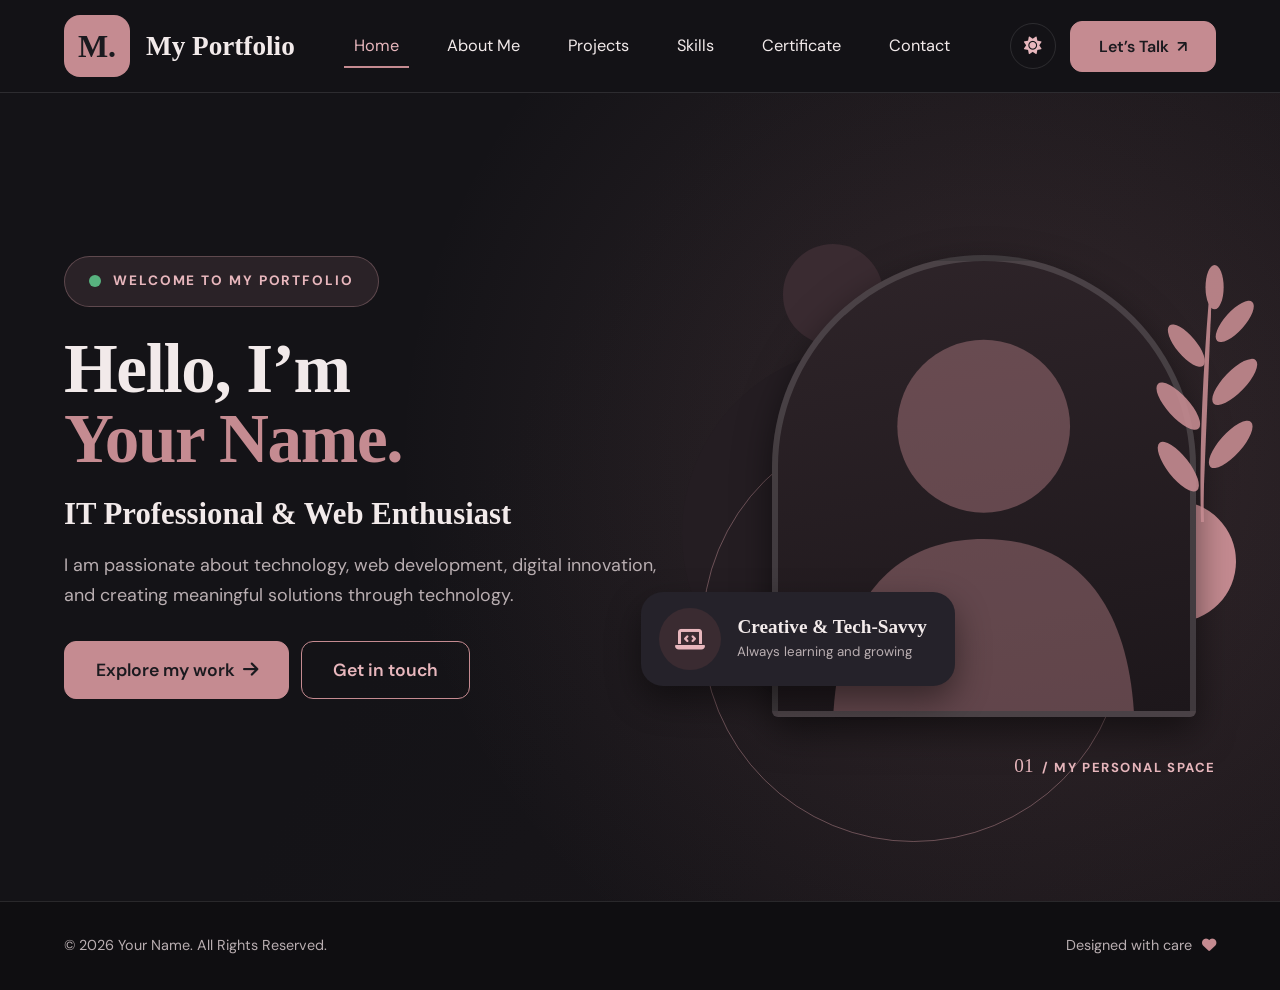
==== index.html @ e14bf92a "initial portfolio" ====
<!DOCTYPE html>
<html lang="en">
<head>
<meta charset="UTF-8"><meta name="viewport" content="width=device-width,initial-scale=1">
<title>Portfolio</title><script>try{document.documentElement.dataset.theme=localStorage.getItem("pf_theme")||"dark"}catch(e){document.documentElement.dataset.theme="dark"}</script><meta name="description" content="">
<meta name="view-transition" content="same-origin">
<link rel="preconnect" href="https://fonts.googleapis.com"><link rel="preconnect" href="https://fonts.gstatic.com" crossorigin>
<link href="https://fonts.googleapis.com/css2?family=DM+Sans:wght@400;500;600&family=Fraunces:opsz,wght@9..144,400;9..144,500&display=swap" rel="stylesheet">
<link rel="stylesheet" href="https://cdnjs.cloudflare.com/ajax/libs/font-awesome/6.5.1/css/all.min.css">
<link rel="stylesheet" href="assets/css/style.css">
</head>
<body>
<header class="nav"><div class="wrap">
  <a href="index.html" class="brand"><span class="mark" id="logoMark">M.</span><span class="logo" id="logoText">My Portfolio</span></a>
  <button class="burger" id="burger" aria-label="Open menu" aria-expanded="false"><i class="fa-solid fa-bars"></i></button>
  <ul class="links" id="links">
    <li><a href="index.html">Home</a></li>
    <li data-s="about"><a href="about.html">About Me</a></li>
    <li data-s="projects"><a href="projects.html">Projects</a></li>
    <li data-s="skills"><a href="skills.html">Skills</a></li>
    <li data-s="certs"><a href="certificate.html">Certificate</a></li>
    <li data-s="contact"><a href="contact.html">Contact</a></li>
  </ul>
  <div class="navend"><button class="theme" id="theme" aria-label="Switch to light theme"><i class="fa-solid fa-sun"></i></button><a class="btn talk" href="contact.html" data-s="contact">Let’s Talk <span aria-hidden="true">↗</span></a></div>
</div></header>
<main>
<section class="hero" id="home"><div class="wrap">
  <div class="in">
    <span class="pill"><i class="dot"></i><span id="hWelcome">Welcome to my portfolio</span></span>
    <h1><span class="hi">Hello, I’m</span><span class="nm" id="hName"></span></h1>
    <p class="role" id="hTitle"></p><p class="tagline" id="hTag"></p>
    <div class="cta"><a class="btn" href="projects.html" data-s="projects">Explore my work <i class="fa-solid fa-arrow-right"></i></a><a class="btn ghost" href="contact.html" data-s="contact">Get in touch</a></div>
  </div>
  <div class="in stage">
    <i class="blob"></i><i class="dot1"></i><i class="dot2"></i><i class="ring"></i>
    <svg class="leaf" viewBox="0 0 120 260" aria-hidden="true"><g fill="#C58B91"><path d="M62 255C60 190 64 100 72 8" stroke="#C58B91" stroke-width="3" fill="none"/>
      <ellipse cx="38" cy="200" rx="11" ry="30" transform="rotate(-38 38 200)"/><ellipse cx="90" cy="178" rx="11" ry="30" transform="rotate(42 90 178)"/>
      <ellipse cx="38" cy="140" rx="11" ry="30" transform="rotate(-42 38 140)"/><ellipse cx="94" cy="116" rx="11" ry="30" transform="rotate(44 94 116)"/>
      <ellipse cx="46" cy="80" rx="10" ry="26" transform="rotate(-40 46 80)"/><ellipse cx="94" cy="56" rx="10" ry="26" transform="rotate(42 94 56)"/><ellipse cx="74" cy="22" rx="9" ry="22"/></g></svg>
    <div class="arch" id="hPhoto"></div>
    <div class="float"><span class="ic"><i class="fa-solid fa-laptop-code"></i></span><div><strong id="hBadge"></strong><small id="hBadgeSub"></small></div></div>
    <p class="space"><b>01</b> / My personal space</p>
  </div>
</div></section>
</main>
<footer><div class="wrap foot"><span id="foot"></span><span>Designed with care <i class="fa-solid fa-heart"></i></span></div></footer>
<div class="modal big" id="modal" role="dialog" aria-modal="true"><div class="box"><button class="x" id="mx" aria-label="Close">✕</button><div id="mBody"></div></div></div>
<script src="assets/js/storage.js"></script><script>Store.init().then(()=>{const s=document.createElement("script");s.src="assets/js/main.js";document.body.append(s)})</script>
</body></html>
---- assets/css/style.css ----
:root{--rose:#C58B91;--blush:#F5E8E8;--cream:#FAF7F2;--mauve:#A77B83;--ink:#303036;--white:#fff;--line:rgba(48,48,54,.1);--sh:0 10px 30px rgba(48,48,54,.07);--r:18px}
*{box-sizing:border-box;margin:0;padding:0}
html{scroll-behavior:smooth;scroll-padding-top:80px}
body{font-family:'DM Sans',system-ui,sans-serif;background:var(--cream);color:var(--ink);line-height:1.65;-webkit-font-smoothing:antialiased}
h1,h2,h3{font-family:'Playfair Display',Georgia,serif;font-weight:500;line-height:1.15;letter-spacing:-.01em}
a{color:inherit}img{max-width:100%;display:block}
:focus-visible{outline:2px solid var(--mauve);outline-offset:3px}
.wrap{width:min(1120px,92%);margin:0 auto}
section{padding:96px 0}
section h2{font-size:clamp(2rem,4vw,2.8rem);margin-bottom:12px}
.lead{max-width:56ch;color:#5d5d66;margin-bottom:40px}
.btn{display:inline-flex;align-items:center;gap:8px;padding:12px 24px;border-radius:999px;border:1.5px solid var(--rose);background:var(--rose);color:#fff;font:600 .95rem 'DM Sans';cursor:pointer;text-decoration:none;transition:background .2s,transform .2s}
.btn:hover{background:var(--mauve);border-color:var(--mauve);transform:translateY(-2px)}
.btn.ghost{background:transparent;color:var(--mauve)}.btn.ghost:hover{background:var(--blush);color:var(--ink)}
.btn.sm{padding:7px 14px;font-size:.85rem}.btn.danger{background:#fff;color:#b04a54;border-color:#e7c3c7}.btn.danger:hover{background:#b04a54;color:#fff}
.nav{position:sticky;top:0;z-index:50;background:rgba(250,247,242,.88);backdrop-filter:blur(10px);border-bottom:1px solid var(--line)}
.nav .wrap{display:flex;align-items:center;justify-content:space-between;height:68px}
.logo{font:500 1.3rem 'Playfair Display',serif;text-decoration:none}
.links{display:flex;gap:28px;list-style:none}
.links a{text-decoration:none;font-size:.95rem;padding:6px 0;border-bottom:2px solid transparent;transition:border-color .2s,color .2s}
.links a:hover,.links a.active{border-color:var(--rose);color:var(--mauve)}
.burger{display:none;background:none;border:0;font-size:1.4rem;cursor:pointer;color:var(--ink)}
.hero{padding:72px 0 96px}
.hero .wrap{display:grid;grid-template-columns:1.15fr .85fr;gap:56px;align-items:center}
.hero h1{font-size:clamp(2.8rem,7vw,5.2rem);margin-bottom:16px}
.hero .role{font-size:1.2rem;color:var(--mauve);margin-bottom:12px;font-weight:500}
.hero p.tagline{max-width:46ch;color:#55555d;font-size:1.1rem;margin-bottom:32px}
.cta{display:flex;flex-wrap:wrap;gap:12px;margin-bottom:32px}
.socials{display:flex;gap:10px}
.socials a{width:42px;height:42px;display:grid;place-items:center;border-radius:50%;background:var(--white);border:1px solid var(--line);color:var(--mauve);text-decoration:none;transition:.2s}
.socials a:hover{background:var(--rose);color:#fff}
.photo{aspect-ratio:4/5;border-radius:999px 999px var(--r) var(--r);background:linear-gradient(160deg,var(--blush),#EBD3D6);overflow:hidden;box-shadow:var(--sh);display:grid;place-items:center;font:500 6rem 'Playfair Display',serif;color:var(--rose)}
.photo img{width:100%;height:100%;object-fit:cover}
.hero .in{animation:rise .8s cubic-bezier(.2,.7,.2,1) both}.hero .in:nth-child(2){animation-delay:.12s}
@keyframes rise{from{opacity:0;transform:translateY(18px)}}
@media(prefers-reduced-motion:reduce){*{animation:none!important;transition:none!important;scroll-behavior:auto!important}}
.about{background:var(--white)}
.about .grid{display:grid;grid-template-columns:.7fr 1.3fr;gap:56px;align-items:start}
.about .photo{border-radius:var(--r);aspect-ratio:1;font-size:4rem}
.cols{display:grid;grid-template-columns:1fr 1fr;gap:32px;margin-top:32px}
.cols h3{font-size:1.3rem;margin-bottom:14px}
.tl{list-style:none;border-left:2px solid var(--blush);padding-left:18px}
.tl li{margin-bottom:14px;position:relative}.tl li::before{content:'';position:absolute;left:-25px;top:9px;width:8px;height:8px;border-radius:50%;background:var(--rose)}
.tl small{display:block;color:#7a7a84}
.tools{display:flex;flex-wrap:wrap;gap:12px;align-items:center;margin-bottom:32px}
.chip{padding:8px 18px;border-radius:999px;border:1px solid var(--line);background:var(--white);cursor:pointer;font:500 .9rem 'DM Sans';transition:.2s}
.chip.on,.chip:hover{background:var(--rose);color:#fff;border-color:var(--rose)}
.search{margin-left:auto;padding:10px 18px;border-radius:999px;border:1px solid var(--line);background:var(--white);font:inherit;min-width:220px;width:auto}
.grid3{display:grid;grid-template-columns:repeat(auto-fill,minmax(300px,1fr));gap:24px}
.card{background:var(--white);border:1px solid var(--line);border-radius:var(--r);overflow:hidden;box-shadow:var(--sh);transition:transform .25s}
.proj,.cert{cursor:pointer}.proj:hover,.cert:hover{transform:translateY(-4px)}
.proj img{aspect-ratio:3/2;object-fit:cover;width:100%}
.pad{padding:20px}
.meta{font-size:.85rem;color:#7a7a84;margin-bottom:6px}
.tags{display:flex;flex-wrap:wrap;gap:6px;margin-top:12px}
.tag{font-size:.78rem;padding:3px 10px;border-radius:999px;background:var(--blush);color:var(--mauve)}
.empty{grid-column:1/-1;text-align:center;padding:48px 20px;border:1.5px dashed #dcc3c6;border-radius:var(--r);color:#7a7a84}
.skcard{padding:24px}.skcard h3{font-size:1.2rem;margin-bottom:16px}
.sk{display:flex;align-items:center;gap:12px;margin-bottom:14px}
.sk i{width:34px;text-align:center;font-size:1.3rem;color:var(--mauve)}
.sk div{flex:1}.sk span{font-size:.92rem;font-weight:500}
.bar{height:6px;background:var(--blush);border-radius:6px;margin-top:5px;overflow:hidden}.bar b{display:block;height:100%;background:var(--rose);border-radius:6px}
.cert img,.cert .pdf{aspect-ratio:4/3;width:100%;object-fit:cover;display:grid;place-items:center;background:var(--blush);font-size:3rem;color:var(--rose)}
.contact{background:var(--white)}
.contact .grid{display:grid;grid-template-columns:.9fr 1.1fr;gap:56px}
.info{list-style:none;margin:24px 0}.info li{display:flex;gap:14px;margin-bottom:14px;align-items:center}.info i{width:40px;height:40px;display:grid;place-items:center;border-radius:50%;background:var(--blush);color:var(--mauve)}
.f{margin-bottom:16px}label{display:block;font-size:.88rem;font-weight:500;margin-bottom:6px}
input,select,textarea{width:100%;padding:12px 16px;border:1px solid #e2d6d6;border-radius:12px;background:var(--cream);font:inherit;color:var(--ink)}
input:focus,select:focus,textarea:focus{border-color:var(--rose);outline:none;box-shadow:0 0 0 3px rgba(197,139,145,.2)}
textarea{min-height:130px;resize:vertical}
.err{color:#b04a54;font-size:.82rem;margin-top:4px;min-height:1em}.bad{border-color:#b04a54}
footer{padding:32px 0;text-align:center;color:#7a7a84;font-size:.9rem;border-top:1px solid var(--line)}
.modal{position:fixed;inset:0;background:rgba(48,48,54,.55);display:none;place-items:center;z-index:100;padding:20px}
.modal.open{display:grid}
.box{background:var(--white);border-radius:var(--r);width:min(720px,100%);max-height:90vh;overflow:auto;position:relative;animation:rise .3s both}
.box .x{position:absolute;top:12px;right:12px;width:38px;height:38px;border-radius:50%;border:0;background:#fff;box-shadow:var(--sh);cursor:pointer;font-size:1.1rem;z-index:2}
.box img{width:100%;max-height:360px;object-fit:cover}.box iframe{width:100%;height:60vh;border:0}
/* large preview modal (public site): bigger box, full photo visible, gallery for projects */
.modal.big{padding:16px}
.modal.big .box{width:min(1100px,100%);max-height:94vh}
.modal.big .box iframe{height:80vh}
.gl-main{position:relative;background:#1d1a1c;display:grid;place-items:center;border-radius:var(--r) var(--r) 0 0;overflow:hidden}
.modal.big .gl-main img{width:100%;height:min(70vh,680px);max-height:none;object-fit:contain;display:block}
.modal.big .gl-main.cert img{height:auto;max-height:78vh}
.gl-nav{position:absolute;top:50%;transform:translateY(-50%);width:44px;height:44px;border-radius:50%;border:0;background:rgba(255,255,255,.92);color:#2b2427;cursor:pointer;font-size:1rem;box-shadow:var(--sh);z-index:2}
.gl-nav:hover{background:#fff}.gl-nav.prev{left:14px}.gl-nav.next{right:14px}
.gl-cnt{position:absolute;left:14px;bottom:12px;background:rgba(0,0,0,.6);color:#fff;font-size:.8rem;padding:3px 10px;border-radius:999px}
.gl-thumbs{display:flex;gap:8px;padding:12px 16px;overflow-x:auto;background:#262123}
.gl-thumbs button{flex:0 0 84px;height:60px;padding:0;border:2px solid transparent;border-radius:8px;overflow:hidden;cursor:pointer;background:none;opacity:.6;transition:.2s}
.gl-thumbs button.on,.gl-thumbs button:hover{opacity:1}.gl-thumbs button.on{border-color:var(--rose)}
.modal.big .gl-thumbs img{width:100%;height:100%;max-height:none;object-fit:cover;display:block}
@media(max-width:600px){.modal.big .gl-main img{height:48vh}.gl-nav{width:38px;height:38px}}
#toasts{position:fixed;right:20px;bottom:20px;display:grid;gap:10px;z-index:200}
.toast{background:var(--ink);color:#fff;padding:12px 18px;border-radius:12px;box-shadow:var(--sh);border-left:4px solid var(--rose);transition:opacity .4s}
.toast.err{border-color:#e07a85}.toast.out{opacity:0}
@media(max-width:860px){
 .burger{display:block}.links{position:absolute;top:68px;left:0;right:0;background:var(--cream);flex-direction:column;padding:16px 4%;gap:12px;border-bottom:1px solid var(--line);display:none}.links.open{display:flex}
 .hero .wrap,.about .grid,.contact .grid,.cols{grid-template-columns:1fr}.hero .photo{max-width:340px}.search{margin-left:0;width:100%}section{padding:64px 0}}
/* ===== Reference-style redesign ===== */
:root{--deep:#8B4A52;--tint:#F3DADB}
h1,h2,h3{font-weight:700}h3{font-weight:600}
.btn{border-radius:12px}
.nav{background:rgba(252,243,242,.9)}
.nav .wrap{height:92px;gap:24px}
.brand{display:flex;align-items:center;gap:16px;text-decoration:none}
.mark{width:66px;height:62px;border-radius:16px;background:var(--rose);color:#fff;display:grid;place-items:center;font:700 2rem 'Playfair Display',serif;flex:none}
.logo{font-size:1.7rem;font-weight:700}
.links a{font-size:1.02rem;padding:10px 10px;border-bottom:2px solid transparent}
.links a.active{color:var(--deep);border-color:var(--rose)}
.links a:hover{color:var(--deep)}
.talk{padding:14px 28px;font-size:1rem}
.hero{padding:56px 0 88px;background:linear-gradient(120deg,#FCF3F2 40%,#F8E6E6);position:relative;overflow:hidden}
.hero .wrap{grid-template-columns:1.05fr .95fr;gap:24px}
.pill{display:inline-flex;align-items:center;gap:12px;padding:13px 24px;border-radius:999px;background:#F7E5E5;border:1px solid rgba(197,139,145,.25);font-weight:700;font-size:.85rem;letter-spacing:.14em;text-transform:uppercase;color:var(--deep);box-shadow:0 4px 14px rgba(197,139,145,.12);margin-bottom:28px}
.pill .dot{width:12px;height:12px;border-radius:50%;background:#58b27f}
.hero h1{font-size:clamp(3.2rem,8vw,6.4rem);font-weight:800;line-height:1.02;letter-spacing:-.02em;margin-bottom:22px}
.hero h1 span{display:block}.hero h1 .nm{color:var(--rose);overflow-wrap:anywhere}
.hero .role{font:700 clamp(1.5rem,3vw,2.1rem)/1.2 'Playfair Display',serif;color:var(--ink);margin-bottom:18px}
.hero p.tagline{font-size:1.2rem;max-width:34em;color:#55555d;margin-bottom:34px}
.hero .cta .btn{padding:17px 38px;font-size:1.1rem}
.hero .cta .btn.ghost{background:transparent;border-color:var(--rose);color:var(--mauve)}
.find{display:flex;align-items:center;gap:18px;font-weight:500}.find .ln{width:22px;height:1px;background:#d9c2c4}
.socials a{width:52px;height:52px;background:var(--tint);border:0;color:var(--deep);font-size:1.4rem}
.socials a:hover{background:var(--rose);color:#fff}
.stage{position:relative;width:100%;max-width:560px;margin-left:auto;aspect-ratio:1/1.08}
.stage i{position:absolute;border-radius:50%;display:block}
.blob{left:-6%;top:22%;width:74%;aspect-ratio:1;background:#F3D6D8}
.dot1{left:14%;top:2%;width:20%;aspect-ratio:1;background:#EDCDD0}
.dot2{right:-4%;top:52%;width:24%;aspect-ratio:1;background:#D9A1A8;z-index:1}
.ring{left:-2%;top:36%;width:84%;aspect-ratio:1;border:1.5px solid rgba(197,139,145,.7)}
.arch{position:absolute;left:12%;right:4%;top:4%;bottom:6%;border-radius:999px 999px 28px 28px;border:6px solid rgba(255,255,255,.85);background:linear-gradient(170deg,#F7E4E4,#E9C9CC);overflow:hidden;box-shadow:var(--sh);display:block;z-index:2}
.arch img{width:100%;height:100%;object-fit:cover;object-position:top}
.arch svg{position:absolute;bottom:0;left:0}
.leaf{position:absolute;right:-9%;top:6%;width:24%;z-index:3;opacity:.9}
.float{position:absolute;left:-14%;bottom:12%;z-index:4;background:#fff;border-radius:22px;padding:16px 28px 16px 18px;display:flex;align-items:center;gap:16px;box-shadow:0 14px 34px rgba(139,74,82,.14)}
.float .ic{width:62px;height:62px;border-radius:50%;background:var(--tint);color:var(--deep);display:grid;place-items:center;font-size:1.5rem;flex:none}
.float strong{display:block;font:700 1.2rem 'Playfair Display',serif;line-height:1.2}.float small{color:#55555d}
.space{position:absolute;right:0;bottom:-6%;font-size:.82rem;letter-spacing:.12em;text-transform:uppercase;color:var(--deep);font-weight:700}.space b{font:500 1.2rem 'Playfair Display',serif;letter-spacing:0;margin-right:4px}
footer{background:#FBEDEC;text-align:left;color:#55555d}.foot{display:flex;justify-content:space-between;gap:12px;flex-wrap:wrap}.foot i{color:var(--rose);margin-left:6px}
@media(max-width:1000px){.links{gap:10px}.logo{font-size:1.4rem}}
@media(max-width:860px){.nav .wrap{height:72px}.talk{display:none}.mark{width:48px;height:46px;font-size:1.4rem}.links{top:72px}.stage{margin:24px auto 0;max-width:420px}.float{left:0;padding:12px 18px 12px 12px}.float .ic{width:48px;height:48px}.hero .cta .btn{padding:14px 26px}.dot2{right:0}.leaf{right:-2%}}
/* ===== Fit-to-screen hero (matches reference proportions) ===== */
.wrap{width:min(1320px,90%)}
.hero{min-height:calc(100vh - 92px);display:flex;align-items:center;padding:28px 0 40px}
.hero .wrap{grid-template-columns:1.1fr .9fr;gap:32px;align-items:center}
.pill{margin-bottom:clamp(14px,3vh,28px);padding:clamp(9px,1.6vh,13px) 24px}
.hero h1{font-size:clamp(2.8rem,min(5.4vw,11vh),5.6rem);margin-bottom:clamp(10px,2.4vh,22px)}
.hero .role{font-size:clamp(1.3rem,min(2.4vw,4.4vh),2rem);margin-bottom:clamp(8px,2vh,18px)}
.hero p.tagline{font-size:clamp(1rem,min(1.4vw,2.7vh),1.2rem);margin-bottom:clamp(16px,3.4vh,34px)}
.hero .cta{margin-bottom:clamp(16px,3vh,32px)}
.hero .cta .btn{padding:clamp(12px,2vh,17px) clamp(24px,2.4vw,38px)}
.stage{width:min(100%,640px,calc((100vh - 170px)*1.0));aspect-ratio:1/1.02;justify-self:end}
@media(max-width:860px){.hero{min-height:0;display:block;padding:32px 0 56px}.hero .wrap{grid-template-columns:1fr}.stage{width:min(100%,420px);justify-self:center}.hero h1{font-size:clamp(2.6rem,12vw,4rem)}}
/* ===== Deeper tone theme ===== */
:root{--cream:#EFE2E0;--blush:#E6CDCD;--rose:#B2757C;--mauve:#94616B;--deep:#7A3F48;--tint:#E3C6C8;--line:rgba(48,48,54,.14);--sh:0 12px 32px rgba(70,35,42,.14)}
body{background:var(--cream)}
.nav{background:rgba(239,226,224,.92)}
.hero{background:linear-gradient(120deg,#ECD9D8 35%,#E0C1C3)}
.about,.contact{background:#F6EBE9}
.card{background:#FBF4F2}
.pill{background:#E3C6C8;border-color:rgba(122,63,72,.25)}
.blob{background:#DDBABE}.dot1{background:#D4ABB1}.dot2{background:#B2757C}
.ring{border-color:rgba(122,63,72,.5)}
.arch{background:linear-gradient(170deg,#EBD3D5,#D8AEB4);border-color:rgba(255,255,255,.8)}
.arch svg circle,.arch svg path{fill:#B2757C;opacity:.5}
.leaf g,.leaf path{fill:#B2757C}.leaf path{stroke:#B2757C}
.hero p.tagline,.lead{color:#46464e}
.hero .cta .btn.ghost{color:var(--deep);border-color:var(--rose)}
.hero .cta .btn.ghost:hover{background:var(--tint)}
footer{background:#E3C9C9;color:#46464e}
.tag{background:#EBD3D5;color:var(--deep)}
input,select,textarea{background:#F6EBE9;border-color:#D9C0C1}
/* ===== Dark theme (default) + toggle ===== */
.navend{display:flex;align-items:center;gap:14px}
.theme{width:46px;height:46px;border-radius:50%;border:1px solid var(--line);background:transparent;color:var(--deep);font-size:1.1rem;cursor:pointer;transition:.2s}
.theme:hover{background:var(--tint)}
@media(max-width:860px){.navend{margin-left:auto}.burger{order:3}}
html[data-theme=dark]{color-scheme:dark;--cream:#141317;--blush:#1E1C22;--white:#1D1B21;--ink:#F2EAEA;--rose:#C58B91;--mauve:#D9A1A8;--deep:#E8B7BD;--tint:#2E2429;--line:rgba(255,255,255,.11);--sh:0 14px 36px rgba(0,0,0,.5)}
[data-theme=dark] body{background:var(--cream);color:var(--ink)}
[data-theme=dark] .nav{background:rgba(20,19,23,.88)}
[data-theme=dark] .mark{color:#1B1A1F}
[data-theme=dark] .btn{color:#1B1A1F}
[data-theme=dark] .btn:hover{background:#D9A1A8;border-color:#D9A1A8;color:#1B1A1F}
[data-theme=dark] .btn.ghost,[data-theme=dark] .hero .cta .btn.ghost{background:transparent;color:var(--deep);border-color:var(--rose)}
[data-theme=dark] .btn.ghost:hover,[data-theme=dark] .hero .cta .btn.ghost:hover{background:var(--tint);color:var(--ink)}
[data-theme=dark] .btn.danger{background:transparent;color:#e59aa3;border-color:#5a3a40}
[data-theme=dark] .links a.active,[data-theme=dark] .links a:hover{color:var(--deep)}
[data-theme=dark] .hero{background:radial-gradient(circle at 78% 45%,rgba(197,139,145,.16),transparent 55%),linear-gradient(120deg,#141317 40%,#1C171B)}
[data-theme=dark] .pill{background:#2A2227;border-color:rgba(217,161,168,.3);color:var(--deep);box-shadow:none}
[data-theme=dark] .hero p.tagline,[data-theme=dark] .lead{color:#B9AEB1}
[data-theme=dark] .socials a{background:var(--tint);color:var(--deep)}
[data-theme=dark] .socials a:hover{background:var(--rose);color:#1B1A1F}
[data-theme=dark] .blob{background:#241D22}[data-theme=dark] .dot1{background:#3A2B31}[data-theme=dark] .dot2{background:#C58B91}
[data-theme=dark] .ring{border-color:rgba(217,161,168,.4)}
[data-theme=dark] .arch{background:linear-gradient(170deg,#2E2429,#1D171B);border-color:rgba(255,255,255,.14)}
[data-theme=dark] .arch svg circle,[data-theme=dark] .arch svg path{fill:#C58B91;opacity:.4}
[data-theme=dark] .leaf g,[data-theme=dark] .leaf path{fill:#C58B91}[data-theme=dark] .leaf path{stroke:#C58B91}
[data-theme=dark] .float{background:#25222A;box-shadow:0 14px 34px rgba(0,0,0,.45)}
[data-theme=dark] .float .ic{background:#3A2B31;color:var(--deep)}[data-theme=dark] .float small{color:#B9AEB1}
[data-theme=dark] .about,[data-theme=dark] .contact{background:#19171C}
[data-theme=dark] .photo{background:linear-gradient(160deg,#2E2429,#1D171B)}
[data-theme=dark] .card{background:var(--white)}
[data-theme=dark] .tag{background:#2E2429;color:var(--deep)}
[data-theme=dark] .chip{color:var(--ink)}[data-theme=dark] .chip.on,[data-theme=dark] .chip:hover{color:#1B1A1F}
[data-theme=dark] .bar{background:#34303A}[data-theme=dark] .tl{border-color:#3A2B31}
[data-theme=dark] .info i{background:#2A2227;color:var(--deep)}
[data-theme=dark] input,[data-theme=dark] select,[data-theme=dark] textarea,[data-theme=dark] .search{background:#141317;border-color:#3A353D;color:var(--ink)}
[data-theme=dark] .empty{border-color:#443a40}
[data-theme=dark] footer{background:#0F0E11;color:#B9AEB1;border-color:var(--line)}
[data-theme=dark] .box{border:1px solid var(--line)}[data-theme=dark] .box .x{background:#2A2227;color:var(--ink)}
[data-theme=dark] .toast{background:#2A2227;color:var(--ink)}
[data-theme=dark] .proj img[src^="data:image/svg"],[data-theme=dark] .cert img[src^="data:image/svg"]{filter:brightness(.3) saturate(1.3)}
.more{text-align:center;margin-top:36px}.more .btn i{font-size:.85em}
#pGrid,#cGrid{grid-template-columns:repeat(3,1fr)}
@media(max-width:1000px){#pGrid,#cGrid{grid-template-columns:repeat(2,1fr)}}
@media(max-width:620px){#pGrid,#cGrid{grid-template-columns:1fr}}

/* ===== Scroll-reveal + extra motion ===== */
@view-transition{navigation:auto}
::view-transition-old(root){animation:vt-out .35s ease both}
::view-transition-new(root){animation:vt-in .4s ease both}
@keyframes vt-out{to{opacity:0;transform:translateY(-8px)}}
@keyframes vt-in{from{opacity:0;transform:translateY(10px)}}
[data-reveal]{opacity:0;transform:translateY(26px);transition:opacity .7s cubic-bezier(.2,.7,.2,1),transform .7s cubic-bezier(.2,.7,.2,1);transition-delay:calc(var(--i,0)*80ms)}
[data-reveal].in{opacity:1;transform:none}
.grid>[data-reveal]:nth-child(2){transition-delay:.14s}
.card.in{animation:none}
.proj,.cert{transition:transform .25s,box-shadow .25s}
.proj:hover,.cert:hover{box-shadow:0 18px 40px rgba(139,74,82,.18)}
.chip,.btn,.socials a,.theme,.mark{transition:transform .25s,background .2s,color .2s,border-color .2s,box-shadow .2s}
.chip:hover{transform:translateY(-2px)}
.socials a:hover{transform:translateY(-3px) scale(1.05)}
.mark{transition:transform .4s cubic-bezier(.3,.6,.3,1.4)}
.brand:hover .mark{transform:rotate(-8deg) scale(1.06)}
.theme:hover{transform:rotate(18deg)}
.btn:active{transform:translateY(0) scale(.97)}
.blob,.dot1,.dot2,.ring{animation:drift 7s ease-in-out infinite}
.dot1{animation-duration:6s}.dot2{animation-duration:8s;animation-delay:.6s}.ring{animation:spin 26s linear infinite}
@keyframes drift{0%,100%{transform:translate(0,0)}50%{transform:translate(0,-14px)}}
@keyframes spin{to{transform:rotate(360deg)}}
.float{animation:bob 4.5s ease-in-out infinite}
@keyframes bob{0%,100%{transform:translateY(0)}50%{transform:translateY(-8px)}}
.pill .dot{animation:pulse 1.8s ease-in-out infinite}
@keyframes pulse{0%,100%{box-shadow:0 0 0 0 rgba(88,178,127,.5)}50%{box-shadow:0 0 0 6px rgba(88,178,127,0)}}
.bar b{width:0!important;transition:width 1.2s cubic-bezier(.2,.7,.2,1)}
.skcard.in .bar b{width:var(--w)!important}
.sk{opacity:0;transform:translateX(-10px);transition:opacity .5s,transform .5s;transition-delay:calc(var(--si,0)*70ms)}
.skcard.in .sk{opacity:1;transform:none}
body{animation:pagein .5s ease both}
@keyframes pagein{from{opacity:0}}
/* contact page: cards instead of a form */
.c-head{max-width:64ch;margin-bottom:40px}
.c-cards{display:grid;grid-template-columns:repeat(3,1fr);gap:20px;margin-bottom:40px}
.c-card{display:flex;align-items:center;gap:16px;background:var(--white);border:1px solid var(--line);border-radius:var(--r);padding:26px 22px;box-shadow:var(--sh);text-decoration:none;color:inherit;transition:transform .25s,box-shadow .25s}
a.c-card:hover{transform:translateY(-5px);box-shadow:0 18px 40px rgba(139,74,82,.18)}
.c-ic{width:52px;height:52px;border-radius:50%;background:var(--blush);color:var(--mauve);display:grid;place-items:center;font-size:1.3rem;flex:none}
.c-card small{display:block;color:#7a7a84;margin-bottom:4px}
.c-card strong{font-size:1.05rem;word-break:break-word}
@media(max-width:860px){.c-cards{grid-template-columns:1fr}}
@media(prefers-reduced-motion:reduce){.blob,.dot1,.dot2,.ring,.float,.pill .dot,body{animation:none!important}}
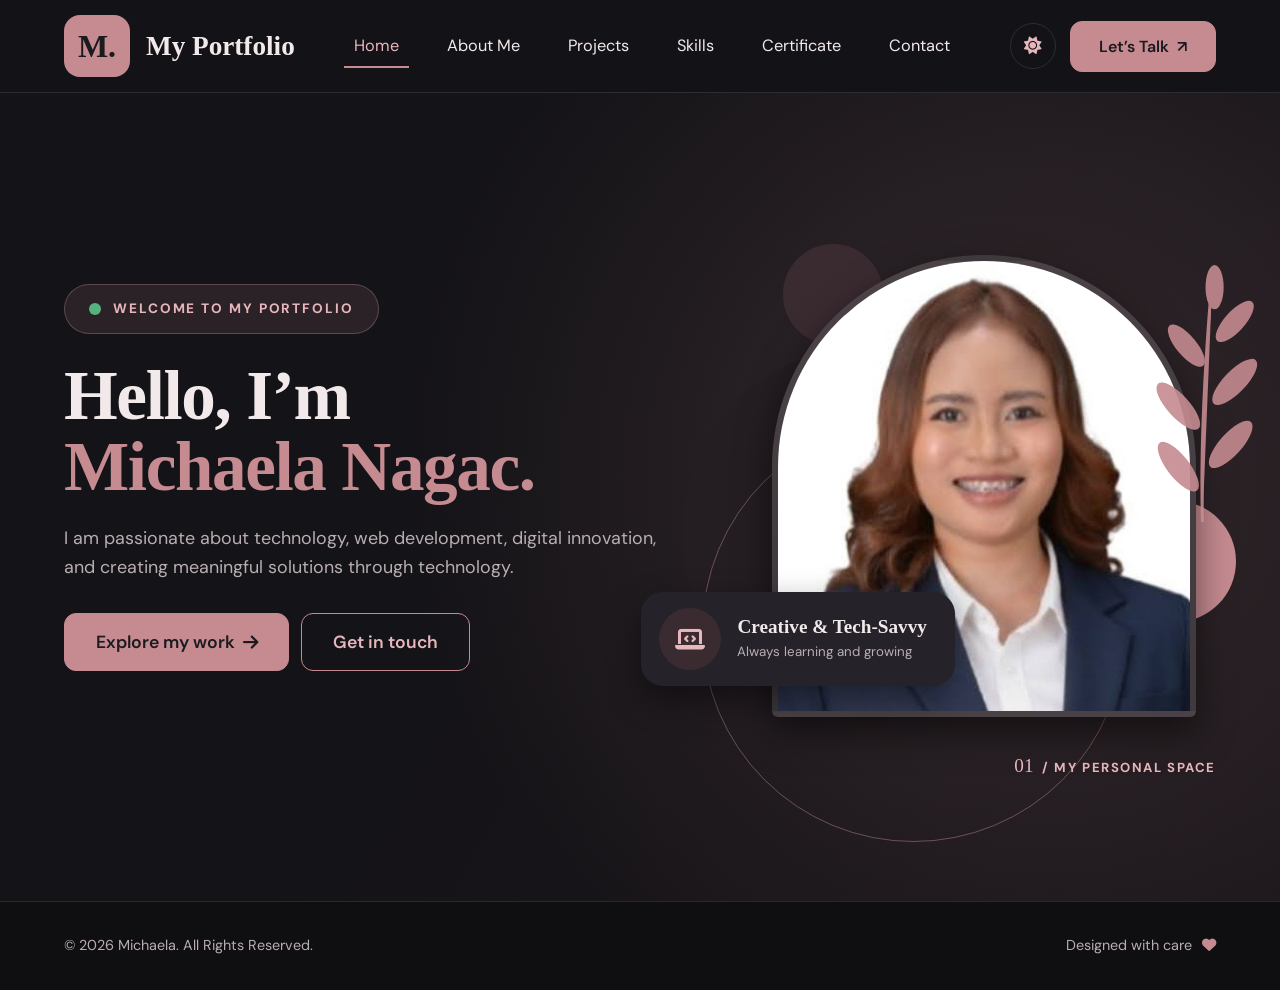
==== commit 4a5ba0ec: "Add versioning to style.css link Updated stylesheet link to include versioning." ====
--- a/index.html
+++ b/index.html
@@ -7,7 +7,7 @@
 <link rel="preconnect" href="https://fonts.googleapis.com"><link rel="preconnect" href="https://fonts.gstatic.com" crossorigin>
 <link href="https://fonts.googleapis.com/css2?family=DM+Sans:wght@400;500;600&family=Fraunces:opsz,wght@9..144,400;9..144,500&display=swap" rel="stylesheet">
 <link rel="stylesheet" href="https://cdnjs.cloudflare.com/ajax/libs/font-awesome/6.5.1/css/all.min.css">
-<link rel="stylesheet" href="assets/css/style.css">
+<link rel="stylesheet" href="assets/css/style.css?v=2">
 </head>
 <body>
 <header class="nav"><div class="wrap">
--- a/assets/css/style.css
+++ b/assets/css/style.css
@@ -49,7 +49,7 @@
 .grid3{display:grid;grid-template-columns:repeat(auto-fill,minmax(300px,1fr));gap:24px}
 .card{background:var(--white);border:1px solid var(--line);border-radius:var(--r);overflow:hidden;box-shadow:var(--sh);transition:transform .25s}
 .proj,.cert{cursor:pointer}.proj:hover,.cert:hover{transform:translateY(-4px)}
-.proj img{aspect-ratio:3/2;object-fit:cover;width:100%}
+.proj img{width:100%;height:auto;aspect-ratio:auto;object-fit:contain}
 .pad{padding:20px}
 .meta{font-size:.85rem;color:#7a7a84;margin-bottom:6px}
 .tags{display:flex;flex-wrap:wrap;gap:6px;margin-top:12px}
@@ -60,7 +60,7 @@
 .sk i{width:34px;text-align:center;font-size:1.3rem;color:var(--mauve)}
 .sk div{flex:1}.sk span{font-size:.92rem;font-weight:500}
 .bar{height:6px;background:var(--blush);border-radius:6px;margin-top:5px;overflow:hidden}.bar b{display:block;height:100%;background:var(--rose);border-radius:6px}
-.cert img,.cert .pdf{aspect-ratio:4/3;width:100%;object-fit:cover;display:grid;place-items:center;background:var(--blush);font-size:3rem;color:var(--rose)}
+.cert img,.cert .pdf{aspect-ratio:4/3;width:100%;object-fit:contain;display:grid;place-items:center;background:var(--blush);font-size:3rem;color:var(--rose)}
 .contact{background:var(--white)}
 .contact .grid{display:grid;grid-template-columns:.9fr 1.1fr;gap:56px}
 .info{list-style:none;margin:24px 0}.info li{display:flex;gap:14px;margin-bottom:14px;align-items:center}.info i{width:40px;height:40px;display:grid;place-items:center;border-radius:50%;background:var(--blush);color:var(--mauve)}
@@ -258,3 +258,7 @@
 .c-card strong{font-size:1.05rem;word-break:break-word}
 @media(max-width:860px){.c-cards{grid-template-columns:1fr}}
 @media(prefers-reduced-motion:reduce){.blob,.dot1,.dot2,.ring,.float,.pill .dot,body{animation:none!important}}
+/* sticky footer: on short pages the footer sits at the bottom of the window instead of leaving an empty gap under it */
+body[data-page-title]{min-height:100vh;min-height:100dvh;display:flex;flex-direction:column}
+body[data-page-title]>main{flex:1 0 auto}
+body[data-page-title]>footer{margin-top:auto;flex-shrink:0}
